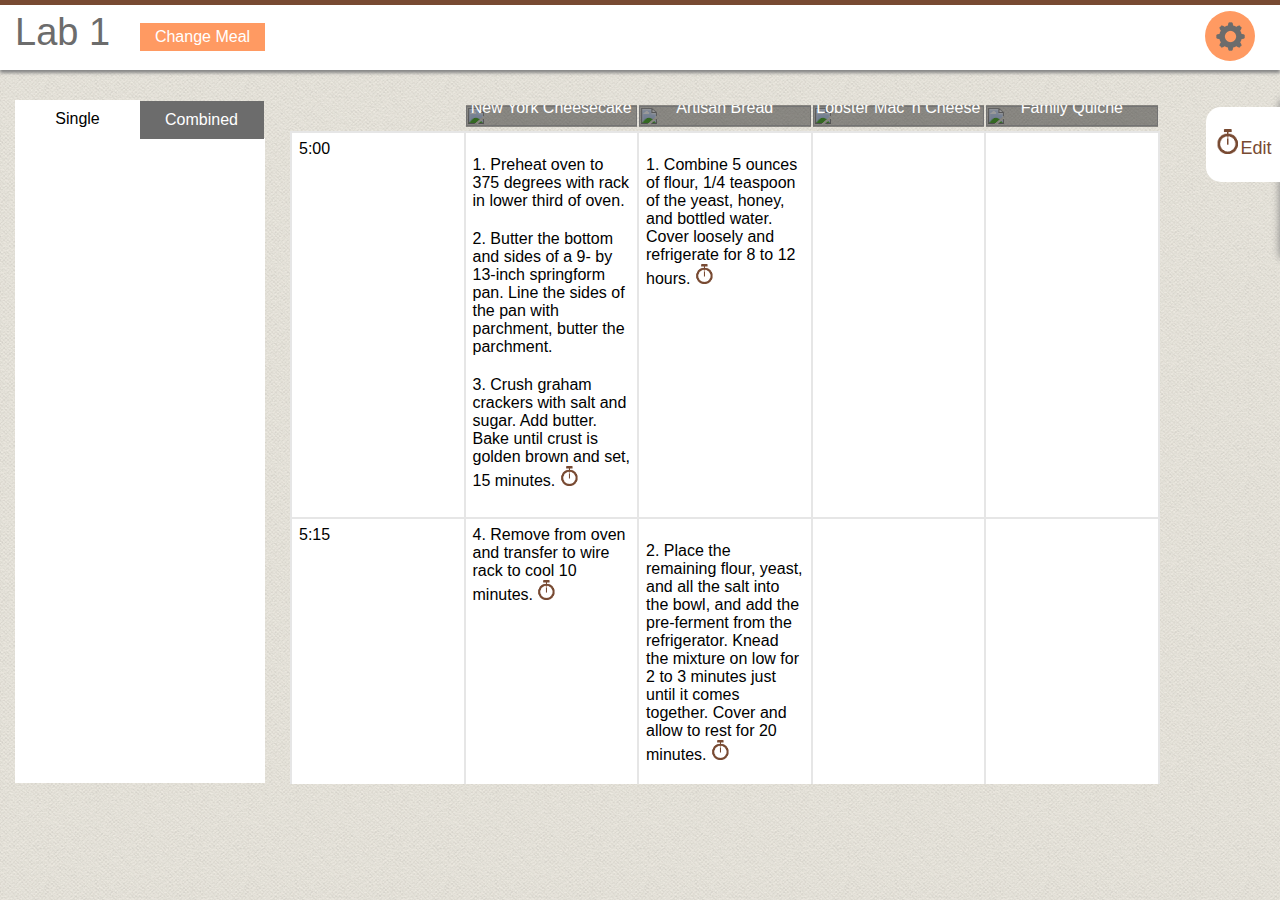
==== index.html @ 8c75f11e "Merge branch 'gh-pages' of https://github.com/FiveGuys-CS256/html-prototype into Justin" ====
<!DOCTYPE html>
<html>
<head lang="en">
    <meta charset="UTF-8">
    <title>CS256 Project</title>
    <link rel="stylesheet" href="css/modal.css">
    <link rel="stylesheet" href="css/flex.css">
    <link rel="stylesheet" href="css/tabs.css">
    <link rel="stylesheet" href="css/select_a_meal.css">
    <link rel="stylesheet" href="css/timers.css"/>
    <link rel="stylesheet" href="css/timeline.css">
    <script src="js/timers.js"></script>
    <script src="js/timeline.js"></script>
    <script src="js/recipes.js"></script>
    <script src="js/select-meal.js"></script>
    <script src="js/ingredient-view.js"></script>
    <script src="js/global.js"></script>
    <script>
    // James: I will refactor this code later :p
        function getRecipe(name) {
            document.getElementById("single-recipe-name").innerHTML = name;
            /* document.getElementById("single-recipe-ingredients").empty();
            document.getElementById("single-recipe-directions").empty(); */
            if(name == "New York Cheesecake")
            {
                fillRecipe(0,1);
                populateIngredientList("cheesecake");
            }
            else if(name == "Artisan Bread")
            {
                fillRecipe(0,2);
                populateIngredientList("bread");
            }
            else if(name == "Lobster Mac")
            {
                fillRecipe(0,0);
                populateIngredientList("lobster");
            }
            else if(name == "Family Quiche")
            {
                fillRecipe(0,3);
                populateIngredientList("quiche");
            }
        }

        function fillRecipe(labNo, recipeNo)
        {
            var singleRecIng = document.getElementById("single-recipe-ingredients");
            var cheesecake = allRecipes["Lab 1"][recipeNo]["ingredients"];

            for (var i = 0; i < cheesecake.length; i++ ) {
                var step = document.createElement("li");
                step.innerHTML = cheesecake[i];
                singleRecIng.appendChild(step);
            }

            var singleRecDir = document.getElementById("single-recipe-directions");
            var cheesecake2 = allRecipes["Lab 1"][recipeNo]["instructions"];

            for (var i = 0; i < cheesecake2.length; i++ ) {
                var step = document.createElement("li");
                step.innerHTML = cheesecake2[i];
                singleRecDir.appendChild(step);
            }

            var singleRecImg = document.getElementById("single-recipe-image");
            singleRecImg.src = allRecipes["Lab 1"][recipeNo].image;
        }

      function populateIngredientList(name) {
        populateAllIngredients();

        switch (name) {
        case "lobster":
          var recipe = allRecipes["Lab 1"][0];
          populateIngredients(recipe);
          break;
        case "cheesecake":
          var recipe = allRecipes["Lab 1"][1];
          populateIngredients(recipe);
          break;
        case "bread":
          var recipe = allRecipes["Lab 1"][2];
          populateIngredients(recipe);
          break;
        case "quiche":
          var recipe = allRecipes["Lab 1"][3];
          populateIngredients(recipe);
          break;
        default:
          // alert("None found");
          break;
        }
      };

      function populateAllIngredients() {
        var html = "";
        html += "<h4>All Ingredients</h4>";
        html += "<ul>";
        html += "<li>11 eggs, plus 2 egg yolks</li>";
        html += "<li>2 3/4 cups all-purpose flour</li>";
        html += "<li>8 1/2 oz butter</li>";
        html += "<li>1 homemade or store-bought single-crust pie dough</li>";
        html += "<li>2 cups medium diced yellow onion (from 1 large onion)</li>";
        html += "<li>Coarse salt and ground pepper</li>";
        html += "<li>1 teaspoon vanilla extract</li>";
        html += "<li>Zest of 1 lemon</li>";
        html += "<li>1 3/4 cups granulated sugar</li>";
        html += "<li>8 ounces sour cream, room temperature</li>";
        html += "<li>2 1/2 pounds cream cheese (5 8-ounce packages)</li>";
        html += "<li>1/3 cup sugar</li>";
        html += "<li>4 ounces graham crackers</li>";
        html += "<li>...</li>";
        html += "</ul>";

        document.getElementById("ingredient-combined-view").innerHTML = html;
      };

      function populateIngredients(recipe) {
        var myName = recipe.name;
        var list = "";
        list += "<h4> " + myName + "</h4>";

        list += "<ul>";

        for (var i = 0; i < recipe.ingredients.length; i++) {
          list += "<li>" + recipe.ingredients[i] + "</li>";
        };

        list += "</ul>";

        document.getElementById("ingredient-single-view").innerHTML = list;
      };

      function loadPage() {
          populateTimeline(selectedLab);
        window.location.href = '#meal-modal';
        populateIngredientList('cheesecake');
        populateAllIngredients();
      };

      function setIdValue(id, value) {
        document.getElementById(id).Value = value;
      }

    // </script>
</head>
<body onLoad="loadPage()">

<!-- Modal -->
<!-- Change the ID of the modal for each modal -->
<div class="modal" id="settings-modal" aria-hidden="true">
  <div class="modal-dialog" style="width: 350px; height: 400px;">
    <div class="modal-header">
      <div class="title modal-title">Settings</div>
    </div>
    <div class="modal-body">
      <div class="student-information">
      Student ID <br/>
      <input type="text" value="234325" id="student-id">
      Class ID <br/>
      <input type="text" value="sfl110B" id="class-id">
    </div>
    <div class="modal-footer">
      <a href="#close"  class="btn">Done</a>  <!--CHANGED TO "#close"-->
    </div>
    </div>
  </div>
</div>
<!-- /Modal -->

<!-- Single Recipe Modal -->
<div class="modal" id="single-recipe" aria-hidden="true">
    <div class="modal-dialog" style="width:1300px; height:650px;">
        <div class="modal-header">
            <!-- Insert name of recipe -->
            <div class="title modal-title" id="single-recipe-name"></div>
        </div>
        <div class="modal-body">
            <div class="modal-recipe-container">
                <div class="modal-ingredients">
                    <img id="single-recipe-image">
                    <h2>Ingredients</h2>
                    <ul id="single-recipe-ingredients">
                        <!-- Insert Ingredients -->
                    </ul>
                </div>
                <div class="modal-directions">
                    <h2>Instructions</h2>
                    <ol id="single-recipe-directions">
                        <!-- Insert Directions -->
                    </ol>
                </div>
            </div>
        </div>
        <div class="modal-footer">
            <a href="#close" class="btn">Back</a>
        </div>
    </div>
</div>
</div>
<!-- /Modal -->

<!-- Select a Meal Modal -->
<!-- Change the ID of the modal for each modal -->
<!-- TODO: remove some of that javascript cruft and just have most of it in HTML  -->
<div class="modal" id="meal-modal" aria-hidden="true">
  <div class="modal-dialog" style="width:1100px; height:600px;">
    <div class="modal-header">
      <div class="title modal-title">Select A Meal</div>
    </div>
    <div class="modal-body" id="select-recipe-body">
      <div class="side-bar">
        <ul class="side-bar-list" id="meal-modal-labs"></ul>
      </div>
      <div class="picture-layout" id="meal-modal-recipes"></div>
    </div>
    <div class="modal-footer">
      <a href="#close" onclick="initializePresetTimers()" class="btn">Start</a>
    </div>
  </div>
</div>
<!-- /Modal -->

<!-- Modal -->
<!-- Change the ID of the modal for each modal -->
<!-- <div class="modal" id="modal-test" aria-hidden="true">
  <div class="modal-dialog">
    <div class="modal-header">
      <h2>Modal in CSS?</h2>
    </div>
    <div class="modal-body">
      <p>One modal example here! :D</p>
    </div>
    <div class="modal-footer">
      <a href="#close" class="btn">Nice!</a>
    </div>
    </div>
  </div>
</div> -->
<!-- /Modal -->

<div id="header">
    <div id="decoration"></div>
    <div class="nav">
        <div id="title">Lab 1</div>
    </div>
    <div class="nav">
        <a href="#meal-modal"><div id="edit-meal">Change Meal</div></a>
    </div>
    <div class="nav" id="settings">
        <a href="#settings-modal"><div id="settings-button"><img src="img/settings_cog.png" id="settings-image"></div></a>
    </div>
</div>
<div id='main'>
  <article>
      <div id="timeline-container">

      <table id="timeline">

          <tr>
              <th style="background:none; border-style:none;"></th>
              <th><div class="mini-picture" id="image-1" onclick="getRecipe('New York Cheesecake')"><a href="#single-recipe"><img src="http://www.dzai.com.br/static/conteudos/2013/05/14/99/99872/posts/61826a4f3540c85560e7cf5616574e75.jpg" ></a>
                  <a href="#" onclick="populateIngredientList('cheesecake')">
                      <h2>
                      New York Cheesecake
                      </h2>
                  </a>
                  </div>
              </th>
              <th><div class="mini-picture" id="image-2" onclick="getRecipe('Artisan Bread')"><a href="#single-recipe"><img src="http://www.bbc.co.uk/staticarchive/16d6061f7fc1eb83e5524b5b18a06688b5787b0d.jpg" ></a>
                  <a href="#" onclick="populateIngredientList('bread')">
                  <h2>
                      Artisan Bread
                  </h2>
                  </a>
                  </div>
              </th>
              <th><div class="mini-picture"  id="image-3" onclick="getRecipe('Lobster Mac')"><a href="#single-recipe"><img src="http://www.calendarislandsmainelobster.com/rotator-masthead/images/Maine_Lobster_Mac_n_Cheese.jpg" ></a>
                  <a href="#" onclick="populateIngredientList('lobster')">
                  <h2>
                      Lobster Mac 'n Cheese
                  </h2>
                  </a>
                  </div>
              </th>
              <th><div class="mini-picture" id="image-4" onclick="getRecipe('Family Quiche')"><a href="#single-recipe"><img src="http://www.prettychef.fr/wp-content/uploads/2015/02/recette-quiche-lardons-choux-bruxelles-00-500x300.jpg" ></a>
                  <a href="#" onclick="populateIngredientList('quiche')">
                  <h2>
                      Family Quiche
                  </h2>
                  </a>
                  </div>
              </th>
          </tr>
          <tr>
              <td>5:00</td>
              <td>
                  <p>1. Preheat oven to 375 degrees with rack in lower third of oven.</p>
                  <p>2. Butter the bottom and sides of a 9- by 13-inch springform pan. Line the sides of the pan with parchment, butter the parchment.</p>
                  <p>3. Crush graham crackers with salt and sugar. Add butter. Bake until crust is golden brown and set, 15 minutes.
                      <img style="height: 20px; width:20px;"src="img/stopwatch_brown.png" data-action="add_timer" data-title="BakeCrust til the crust becomes a golden wonderful brown" data-minutes="15" data-seconds="00"></p>
              </td>
              <td>
                  <p>1. Combine 5 ounces of flour, 1/4 teaspoon of the yeast, honey, and bottled water. Cover loosely and refrigerate for 8 to 12 hours.
                      <img style="height: 20px; width:20px;"src="img/stopwatch_brown.png" data-action="add_timer" data-title="Fridge Dough" data-minutes="600" data-seconds="00">
                  </p>
              </td><td>
              </td><td>
              </td>
          </tr>
          <tr>
              <td>5:15</td>
              <td>4. Remove from oven and transfer to wire rack to cool 10 minutes.
                  <img style="height: 20px; width:20px;"src="img/stopwatch_brown.png" data-action="add_timer" data-title="Let Cake Cool" data-minutes="10" data-seconds="00">
              </td>
              <td>
                  <p>2. Place the remaining flour, yeast, and all the salt into the bowl, and add the pre-ferment from the refrigerator.
                      Knead the mixture on low for 2 to 3 minutes just until it comes together.
                      Cover and allow to rest for 20 minutes.
                      <img style="height: 20px; width:20px;"src="img/stopwatch_brown.png" data-action="add_timer" data-title="Let Dough Rise" data-minutes="20" data-seconds="00">
                  </p>
              </td>
              <td></td>
              <td></td>
          </tr>
          <tr>
              <td>5:30</td>
              <td><p>5. Beat cream cheese, butter, and sour cream with sugar until light and smooth.
                  Beat in eggs one at a time. Beat in remaining egg yolks, zest, and vanilla extract.</p>
                  <p>6. Crisscross two long pieces of foil and place a piece of parchment on top. Place springform in center of foil and wrap foil tightly around bottom and sides of pan.
                      Transfer to a roasting pan, pour filling into springform pan, and smooth the top.</p>
                  <p>7. Pour boiling water into roasting pan to come halfway up the sides of the springform pan and carefully transfer to oven.
                      Bake for 1 hour until top of cheesecake is golden brown, edges are set, and center jiggles slightly.
                      <img style="height: 20px; width:20px;"src="img/stopwatch_brown.png" data-action="add_timer" data-title="Bake Cheesecake" data-minutes="60" data-seconds="00"></p>
              </td>
              <td>
                  <p>knead the dough on medium speed for 5 to 10 minutes or until you are able to gently pull the dough into a thin sheet that light will pass through.
                      The dough will be sticky, but not so sticky that you can't handle it.
                      <img style="height: 20px; width:20px;"src="img/stopwatch_brown.png" data-action="add_timer" data-title="Knead Dough" data-minutes="5" data-seconds="00">
                  </p>
              </td>
              <td>
              </td>
              <td><p>1. Preheat oven to 375 degrees.</p>
                  <p>2. Roll out dough to a 12-inch round. Place in a 9-inch pie plate. Place a sheet of parchment paper over dough and fill with pie weights.</p>
                  <p>3. Bake for 20 minutes.
                      <img style="height: 20px; width:20px;"src="img/stopwatch_brown.png" data-action="add_timer" data-title="Bake quiche crust" data-minutes="20" data-seconds="00">
                  </p>
              </td>
          </tr>
          <tr>
              <td>5:45</td>
              <td><p>8. Lift cheesecake from water bath, remove foil and parchment from outside of springform, and chill cheesecake in refrigerator for at least 8 hours.
                  <img style="height: 20px; width:20px;"src="img/stopwatch_brown.png" data-action="add_timer" data-title="Let it chill" data-minutes="480" data-seconds="00"></p>
              </td>
              <td>
                  <p>3. While the dough is kneading, pour half of the hot water into a shallow pan and place on the bottom rack of your oven.</p>
                  <p>4. Grease the inside of a large straight-sided container with the vegetable oil. Place the dough ball into the container and set on the rack above the pan of water.
                      Allow to rise until doubled in size, approximately 1 to 2 hours.
                      <img style="height: 20px; width:20px;"src="img/stopwatch_brown.png" data-action="add_timer" data-title="Let Rise" data-minutes="60">
                  </p>
              </td>
              <td><p>1. Preheat the oven to 375 degrees F.</p>
                  <p>2. Drizzle oil into a large pot of boiling salted water.</p>
                  <p>3. Add the pasta and cook, 6 to 8 minutes. Drain well.
                      <img style="height: 20px; width:20px;"src="img/stopwatch_brown.png" data-action="add_timer" data-title="Cook pasta" data-minutes="08" data-seconds="00">
                  </p>
                  <p>4. Meanwhile, heat the milk in a small saucepan, but don't boil it.</p>
                  <p>5. In a large pot, melt 6 tablespoons of butter and add the flour.</p>
                  <p>6. Cook over low heat for 2 minutes, stirring with a whisk. Add the hot milk and cook for a minute or two more, until thickened and smooth.
                      <img style="height: 20px; width:20px;"src="img/stopwatch_brown.png" data-action="add_timer" data-title="Cook Mac Sauce" data-minutes="02" data-seconds="00">
                  </p>
              </td>
              <td></td>
            </tr>
            <tr>
                <td>6:00</td>
                <td></td>
                <td><p>5. Once the dough has doubled in size, turn it onto a counter top, lightly dust your hands with flour, and press the dough out with your knuckles; then fold 1 side in towards the middle of the mass and then the other, as if you were making a tri-fold wallet. Repeat the folding a second time. Cover the dough with a kitchen towel and allow to rest for another 10 minutes.
                    <img style="height: 20px; width:20px;"src="img/stopwatch_brown.png" data-action="add_timer" data-title="Let it chill" data-minutes="480" data-seconds="00">
                </p>

                </td>
                <td></td>

                <td>
                    <p>4. Remove parchment and weights.</p>
                    <p>5. Meanwhile, in a large skillet, melt butter over medium-high. Add onion, season with salt and pepper, and cook 8 to 10 minutes.
                        <img style="height: 20px; width:20px;"src="img/stopwatch_brown.png" data-action="add_timer" data-title="Cook Quiche Butter" data-minutes="08" data-seconds="00">
                    </p>
                </td>
          </tr>
          <tr>
              <td>6:15</td>
              <td></td>
              <td>	<p>6. Flatten dough again with your knuckles and then fold the dough in onto itself, like you are shaping something that looks like a jellyfish. Turn the dough over and squeeze the bottom together so that the top surface of the dough is smooth. Place the dough back onto the counter and begin to roll gently between your hands. Do not grab the dough but allow it to move gently back and forth between your hands, moving in a circular motion. Move the dough ball to a pizza peel or the bottom of a sheet pan that has been sprinkled with the cornmeal. Cover with the kitchen towel and allow to bench proof for 1 hour, or until you poke the dough and it quickly fills back in where you poked it.
                  <img style="height: 20px; width:20px;"src="img/stopwatch_brown.png" data-action="add_timer" data-title="Let it chill" data-minutes="480" data-seconds="00">
              </p>
              </td>
              <td></td>
              <td><p>6. In a medium bowl, whisk together eggs and cream. Add onion, bacon, and cheese and season with 1/2 teaspoon salt and 1/4 teaspoon pepper.</p>
                  <p>7. Whisk to combine, pour into crust, and bake until center of quiche is just set, 40 to 45 minutes. Serve warm or at room temperature.
                      <img style="height: 20px; width:20px;"src="img/stopwatch_brown.png" data-action="add_timer" data-title="Bake Quiche" data-minutes="40" data-seconds="00">
                  </p>
              </td>

          </tr>
          <tr>
              <td>6:30</td>
              <td></td>
              <td><p>7. Place an unglazed terra cotta dish upside down into the oven and heat the oven to 400 degrees F.</p>
                  <p>	8. Combine the 1/3 cup of water and the cornstarch in a small bowl. Uncover the dough and brush the surface with this mixture. Gently slash the top surface of the dough ball in several places, approximately 1/3 to 1/2-inch deep. Add more of the hot water to the shallow pan if it has evaporated. Slide the bread onto the terra cotta dish in the oven and bake for 50 to 60 minutes. Once the bread has reached an internal temperature of 205 to 210 degrees F, remove to a cooling rack and allow to sit for 30 minutes before slicing.
                      <img style="height: 20px; width:20px;"src="img/stopwatch_brown.png" data-action="add_timer" data-title="Let it chill" data-minutes="480" data-seconds="00">
                  </p>
              </td>
              <td><p>7. Off the heat, add the Gruyere, Cheddar, 1 tablespoon salt, the pepper, and nutmeg.</p>
                  <p>8. Add the cooked macaroni and lobster and stir well.</p>
                  <p>9. Place the mixture in 6 to 8 individual gratin dishes.</p>
                  <p>10. Melt the remaining 2 tablespoons of butter, combine them with the fresh bread crumbs, and sprinkle on the top.</p>
                  <p>11. Bake for 30 to 35 minutes.
                      <img style="height: 20px; width:20px;"src="img/stopwatch_brown.png" data-action="add_timer" data-title="Bake LobsterMac" data-minutes="30" data-seconds="00">
                  </p>
              </td>
              <td></td>

          </tr>
          <tr>
              <td>6:45</td>
              <td></td>
              <td></td>
              <td></td>
              <td>
              </td>
          </tr>
          <tr>
              <td>7:00</td>
              <td></td>
              <td></td>
              <td></td>
              <td></td>
          </tr>
          <tr>
              <td>7:15</td>
              <td></td>
              <td></td>
              <td></td>
              <td></td>
          </tr>
          <tr>
              <td>7:30</td>
              <td></td>
              <td></td>
              <td></td>
              <td></td>
          </tr>
          <tr>
              <td>7:45</td>
              <td></td>
              <td></td>
              <td></td>
              <td></td>
          </tr>
          <tr>
              <td>8:00</td>
              <td></td>
              <td></td>
              <td></td>
              <td></td>
          </tr>
          <tr>
              <td>8:15</td>
              <td></td>
              <td></td>
              <td></td>
              <td></td>
          </tr>
          <tr>
              <td>8:30</td>
              <td></td>
              <td></td>
              <td></td>
              <td></td>
          </tr>
          <tr>
              <td>8:45</td>
              <td></td>
              <td></td>
              <td></td>
              <td></td>
          </tr>
          <tr>
              <td>9:00</td>
              <td></td>
              <td></td>
              <td></td>
              <td></td>
          </tr>
          <tr>
              <td>9:15</td>
              <td></td>
              <td></td>
              <td></td>
              <td></td>
          </tr>
          <tr>
              <td>9:30</td>
              <td></td>
              <td></td>
              <td></td>
              <td></td>
          </tr>
      </table>
      </div>
  </article>
  <nav>
    <div class="tabs">
      <div class="tab">
        <input class="tab-radio" type="radio" id="tab-1" name="tab-group-1" checked>
        <label class="tab-label" for="tab-1">Single</label>
        
        <div class="tab-panel">
          <div class="tab-content" id="ingredient-single-view">
           <!-- HTML WILL BE ADDED DYNAMICALLY -->
          </div>
        </div> 
      </div>
      <div class="tab">
        <input class="tab-radio" type="radio" id="tab-2" name="tab-group-1">
        <label class="tab-label" for="tab-2">Combined</label>
        
        <div class="tab-panel">
          <div class="tab-content" id="ingredient-combined-view">
          <!-- HTML WILL BE ADDED DYNAMICALLY -->
          </div>
        </div>
      </div>
    </div>
  </nav>
  <aside></aside>
</div>
<div id="timerConfig" class="timerConfigAnimateOut" data-state="closed">
    <div id="timerConfigHeader">
        <div style="height: 10px; background-color: #ff9a62;"></div>
        <h2>&nbsp;Timer Settings</h2>
    </div>
    <div id="timerConfigBody">
        <div id="timers">
        </div>
            <div id="addtimerbutton" data-action="add_timer" data-state="closed" >
                <span class="addTimerButtonContents" ><span style="font-size: 25px"><b>+</b> New Timer</span></span>

            </div>

        <div id="timerConfigButton">
            <span id="stopwatch_brown"><img height="25" width="25" src="img/stopwatch_brown.png">Edit</span>
        </div>
    </div>
    <button id="closeConfigButton" class="hidden">Close</button>
</div>
</body>
</html>
---- css/modal.css ----
.wrap {
  padding: 40px;
  text-align: center;
}
hr {
  clear: both;
  margin-top: 40px;
  margin-bottom: 40px;
  border: 0;
  border-top: 1px solid #aaaaaa;
}
h1 {
  font-size: 30px;
  margin-bottom: 40px;
}
p {
  margin-bottom: 20px;
}
.btn {
  background-color: #FF9A62; /*peach button*/
  max-height: 40px;
  min-width: 80px;
  /*margin: 60px auto 20px auto;*/
  border: none;
  text-align: center;
  color: #FFFFFF; /* white text */
  font-size: large;
  padding-top: 10px;
  padding-bottom: 10px;
  text-decoration: none;
  display: inline-block;
  position: relative;
  /* top: 40em;*/
}
.btn:hover {
  background-color: #ffb78a;
}
.btn.btn-big {
  font-size: 18px;
  padding: 15px 20px;
  min-width: 150px;
}
.btn-close {
  color: #aaaaaa;
  font-size: 30px;
  text-decoration: none;
  position: absolute;
  right: 5px;
  top: 0;
}
.btn-close:hover {
  color: #919191;
}
.modal:before {
  content: "";
  display: none;
  background: rgba(0, 0, 0, 0.6);
  position: fixed;
  top: 0;
  left: 0;
  right: 0;
  bottom: 0;
  z-index: 10;
}
.modal:target:before {
  display: block;
}
.modal:target .modal-dialog {
  -webkit-transform: translate(0, 0);
  -ms-transform: translate(0, 0);
  transform: translate(0, 0);
  top: 0%;
}

.modal-dialog {
  border: none;
  background: #fefefe;
  border-radius: 5px;
  z-index: 11;
  transform: translate(0, -500%);
  transition: transform 0.75s ease-in;
  overflow: auto;
  margin: auto;
  position: absolute;
  top: 0; left: 0; bottom: 0; right: 0;
}

.modal-body {
  padding: 20px;
}
.modal-header,
.modal-footer {
  padding: 10px 20px;
}

.modal-title {
  margin-top: 8px;
}
.modal-header {
    border-top: #FF9A62 solid 10px;
    box-shadow: 0px 3px 10px #999999;
    height: 50px;
    text-align: left;
    color: #808080;
    font-size: 30px;
    padding-top: 10px;
    padding-left: 40px;
}
.modal-header h2 {
    font-size: 20px;
}
.modal-footer {
  text-align: right;
}

.modal-recipe-container {
    text-align: left;
    width: 100%;
}
.modal-ingredients {
    float: left;
    width: 30%;
    padding: 0px;
    border-width: 1px;
    border-color: #E6E6E6;
    margin: 10px;
}

.modal-ingredients ul {
    list-style-type: none;
    padding: 10px;   
}

.modal-ingredients li {
  margin-bottom: 18px;
}

.modal-ingredients img {
    height: 240px;
    width: 380px;
}

#single-recipe-directions li {
  margin-bottom: 18px;
}

.modal-directions {
    float: left;
    width: 55%;
    padding: 0px;
    margin: 20px;
}

.modal-directions ol {
    padding-left: 21px;
}

/*ADDED TO STOP SCROLLING TO TOP*/
#close {
  display: none;
}
---- css/flex.css ----
/* ------------ GENERAL ELEMENTS ------------ */
body {
  font-family: "HelveticaNeue-Light", "Helvetica Neue Light", "Helvetica Neue", Helvetica, Arial, "Lucida Grande", sans-serif;
  background-image: url("../img/seamless.png");
  background-repeat: repeat;
  margin: 0px;
  padding: 0px;
}

input[type="text"] {
  width: 200px;
  height: 20px;
  padding: 10px;
  font-size: 20px;
}

h2 {
  font-weight: lighter;
}

h4 {
  margin-top: 0px;
  font-weight: 600; 
}

/* ------------ CLASS ------------ */
.nav {
  display: inline-block;
  float: left;
  height: 50px;
  width: 130px;
  margin: 0px 0px 0px 15px;
}

.nav:nth-child(2) {
  width: 110px;
  margin-right: 15px;
}

.nav a {
  text-decoration: none;
}

.nav:nth-child(3) {
  margin-left: 0px;
}

.student-information {
  color: #6C6C6C;
  padding: 15px 0px 0px 0px;
  margin: 0px auto;
  width: 250px;
  text-align: center;
  font-size: 22px;
}

.button {
  margin: 40px auto;
  width: 150px;
  background-color: #ff9a62;
  text-align: center;
  padding: 10px 0px 8px 0px;
}

.tab-content ul {
  margin: 0px;
}

/* ------------ ID ------------ */
#header {
  height: 70px;
  background-color: white;
  box-shadow: 0px 3px 3px #888888;
}

#decoration {
  height: 5px;
  width: 100%;
  background-color: #784a32;
}

#title {
  margin: 6px 0px 0px 0px;
  font-size: 38px;
  color: #6C6C6C;
}

#edit-meal {
  width: 105px;
  color: white;
  margin: 18px 0px 0px 0px;
  padding: 5px 10px;
  background-color: #ff9a62;
  font-size: 16px;
  text-align: center;
}

#settings {
  float: right;
  width: 75px;
}

#settings-button {
  margin-top: 6px;
  background-color: #ff9a62;
  width: 50px;
  height: 50px;
  border-radius: 50px;
}

#settings-image {
  margin: 8px;
  width: 35px;
  height: auto;
}

#timeline-container {
  height: 679px;
  overflow: scroll;
}

#ingredient-combined-view {
  overflow: scroll;
}

#ingredient-single-view {
  overflow: scroll;
}

/* ---- STUDENT MODAL ---- */

#student-id {
  margin: 5px 0px 20px 0px;
}

#class-id {
  margin: 5px 0px 30px 0px;
}

#main {
  min-height: 600px;
  margin: 30px 0px 0px 0px;
  padding: 0px;
  display: -webkit-flex;
  display:         flex;
  -webkit-flex-flow: row;
         flex-flow: row;
}

#main > article {
  /*margin: 4px;*/
  padding: 5px;
  /*border: 1px solid #cccc33;*/
  border-radius: 7pt;
  /*overflow: hidden;*/
  -webkit-flex: 3 1 70%;
          flex: 3 1 70%;
  -webkit-order: 2;
          order: 2;
}

#main > aside {
  /*margin: 4px;*/
  padding: 5px;
  /*border: 1px solid #8888bb;*/
  border-radius: 7pt;
  /*background: #ccccff;*/
  -webkit-flex: 1 6 10%;
          flex: 1 6 10%;
  -webkit-order: 3;
          order: 3;
}

/* ------------ MEDIA QUERIES ------------ */
/* Too narrow to support three columns */
@media all and (max-width: 640px) {
  #main, #page {
    -webkit-flex-flow: column;
            flex-direction: column;
  }

  #main > article, #main > nav, #main > aside {
    /* Return them to document order */
    -webkit-order: 0;
            order: 0;
  }

  #main > nav, #main > aside, header, footer {
    min-height: 50px;
    max-height: 50px;
  }
}
---- css/tabs.css ----
.tabs {
  font-size: 0;
  margin: 0px 20px 0px 15px;
  width: 250px;
  height: 100%;
}

.tabs:after {
  clear: both;
  content: '';
  display: table;
}

.tabs .tab {
  display: inline;
}

.tabs .tab-label {
  background: #6C6C6C; 
  color: white;
  display: inline-block;
  font-size: 16px;
  font-size: 1rem;
  left: 1px;
  margin-left: -1px;
  padding: 10px; 
  position: relative;
  vertical-align: bottom;
  width: 105px;
  text-align: center;
}

.tabs .tab > [type="radio"] {
  clip: rect(0 0 0 0);
  height: 1px;
  opacity: 0;
  position: fixed;
  width: 1px;
  z-index: -1;
}

.tabs .tab-panel {
  display: inline;
  display: inline-block;
  overflow: hidden;
  position: relative;
  height: 0;
  width: 0;
}

.tabs .tab-content {
  -webkit-box-sizing: border-box;
  -moz-box-sizing: border-box;
  box-sizing: border-box;
  display: block;
  background: white;
  padding: 20px 15px 5px 15px;
  float: left;
  font-size: 16px;
  font-size: 1rem;
  margin-top: -1px;
  width: 100%;
  height: 645px;
}

.tab-content ul {
  padding: 0px;
}

.tab-content li {
  margin-bottom: 18px;
  list-style-type: none;
}

.tabs .tab [type="radio"]:checked + .tab-label {
  background: white;
  color: black;
  border-bottom-width: 0;
  padding-bottom: 11px;
  z-index: 1;
}

.tabs .tab [type="radio"]:checked ~ .tab-panel {
  display: inline;
}
---- css/select_a_meal.css ----
#select-recipe-body {
    background-color: #e6e6e6;
    padding: 0px;
    height: 450px;
}

.side-bar {
    display: inline-block;
    float: left;
    width: 250px;
    height: 100%;
    overflow: scroll;
}

.side-bar-list {
    list-style-type: none;
    padding: 0px 10px 0px 0px;
    color:white;
    font-family: "HelveticaNeue-Light", "Helvetica Neue Light", "Helvetica Neue", Helvetica, Arial, "Lucida Grande", sans-serif;
    font-weight: 300;
    font-size: 24px;
    margin: 0px;
}

.side-bar-list li {
    background:#313131;
    margin: 1px;
    padding: 20px;
    padding-right: 30px;
    text-align:right;
}
.side-bar-list :hover {
    background: #4e4e4e;
}
.side-bar-list a {

    color:inherit;
}

.side-bar-active {
    background: sandybrown;
}

.picture:nth-child(odd) {
    margin-left: 10px;
    margin-top: 15px;
}

.picture:nth-child(even) {
    margin-left: 20px;
    margin-top: 15px;
}

.picture-layout {
    width: 850px;
    margin: 0px;
    display: inline-block;
    float: left;
}

.picture-layout img {
    height: 100%;
    width: 100%;
}

.picture {
    display: inline-block;
    float: left;
    position:relative;
    width:400px;
    height:200px;
}

.picture h2 {
    font-size:32px;
    position:absolute;
    bottom:-20px;
    color: white;
    background: rgb(0, 0, 0); /* fallback color */
    background: rgba(0, 0, 0, 0.4);
    width: inherit;
    padding-top: 10px;
    padding-bottom: 10px;
    text-align:center;
}
---- css/timers.css ----
body{
	overflow: hidden;
}

.completed {
    background-color: red;
    color:white;
    -webkit-animation-name: completed;
    -webkit-animation-duration: 1000ms;
    -webkit-animation-iteration-count: 5;
    -webkit-animation-timing-function: ease-in-out
}

/*Timer Config*/
#timerConfig {
    background-color: white;
    top: 100px;
    width: 500px;
    left: 100%;
    position: absolute;
    border-radius: 3px;
    border: 1px solid #d8d8d8;
    box-shadow: 0 0 8px gray;
}

.timerConfigAnimateIn {
    transition: 1s ease;
    transform: translateX(-501px);
}
.timerConfigAnimateOut {
    transition: 1s ease;
}
/*Timer Config Button*/
#timerConfigButton {
    display: none;
    background-color:white;
    border-top-left-radius: 15px;
    border-bottom-left-radius: 15px;
    left: -75px;
    top: 10px;
    border: 1px black;
    position: absolute;
    width: 75px;
    transition: 1s ease;
    height: 75px;
}
#timerConfig[data-state="closed"] #timerConfigButton {
    display: inline;
    background-color:white;
    border-top-left-radius: 15px;
    border-bottom-left-radius: 15px;
    left: -75px;
    top: -72px;
    border: 1px black;
    position: absolute;
    width: 75px;
    transition: 1s ease;
    height: 75px;
}
#stopwatch_brown{
    cursor: default;
    color:#784a32;
    font-size: 18px;
    margin: 0;
    position: absolute;
    top: 50%;
    left: 50%;
    margin-right: -50%;
    transform: translate(-50%, -50%)
}
/*Timer Config Header*/
#timerConfigHeader {
    color: #784a32;
}
#timers{
    overflow-y: auto;
    overflow-x: hidden;
    max-height: 300px;
    top: auto;
    right: auto;
    direction: ltr;
    position: relative;
}
#timerConfig[data-state="closed"] #timerConfigBody{
    position: absolute;
    right: 100%;
}
#timerConfig[data-state="closed"] #timers{
    position:absolute;
    top: -87px;
    right: -1px;
    direction: rtl;
    overflow-y: visible;
    overflow-x: visible;
}

#timerConfig[data-state="open"] .timer[data-state="selected"] {
    background-color: #ff9a62;
    border-radius: 0px;
    margin-bottom: 10px;
    height: 75px;
}
#timerConfig[data-state="open"] .timer:last-of-type{
    margin-bottom: 0;
}

.timer {
    background-color: #e6e6e6;
    border-radius: 0px;
    margin-bottom: 10px;
    height: 75px;
    color:#784a32;
    font-size: 30px;
    position: relative;
    transition: 1s ease;
    cursor: pointer;
    text-align: right;
}
#timerConfig[data-state="closed"] .timer[data-state="selected"] {
    border-top-left-radius: 15px;
    border-bottom-left-radius: 15px;
    position: relative;
    height: 75px;
    top: 90px;
    min-width: 325px;
    width:auto;
    text-align: left;
    direction:ltr;
    border: 1px black;
    background-color: white;
    transition: 1s ease;

}
#timerConfig[data-state="closed"] .timer {
    background-color:white;
    border-top-left-radius: 15px;
    border-bottom-left-radius: 15px;
    border: 1px black;
    top: 90px;
    position: relative;
    direction:ltr;
    right:0px;
    width: 125px;
    transition: 1s ease;
}
#timerConfig[data-state="closed"] .timer[data-state="un-selected"] .timerTitle{
    padding-top:10px;
    font-size:18px;
    margin:10px;
    white-space: nowrap;
    text-overflow: ellipsis;
    width: 110px;
    display: block;
    overflow: hidden
}
#timerConfig[data-state="closed"] .timer[data-state="selected"] .timerTitle{
    padding-top:10px;
    font-size:18px;
    margin:10px;
    white-space: nowrap;
    text-overflow: ellipsis;
    width: auto;
    display: block;
    overflow: hidden
}
.timerTime{
    text-align: center;
    margin-right:15px;
    display: none;
}
@-webkit-keyframes completed {
     0% {
         background-color: red;
         color:white;
         opacity:1;
     }
     50% {
         background-color: white;
         color:red;
     }
     100% {
         background-color: red;
         color:white;
     }
 }

.timerCountdown{
    font-size:15px;
    text-align: center;
    margin-right:15px;
    display: block;
}
input[type='number'] {
     -moz-appearance:textfield;
 }
input[type=number]::-webkit-inner-spin-button,
input[type=number]::-webkit-outer-spin-button {
    -webkit-appearance: none;
    margin: 0;
}
.timerColon{
    font-size: 18px;
}
.timerTimeMin{
    font-size: 18px;
    text-align: center;
    width:20px;
}
.timerTimeSec{
    font-size: 18px;
    width:20px;
}


#addtimerbutton {
    background-color: #e6e6e6;
    border-radius: 0px;
    height: 75px;
    margin-top: 10px;
}
#timerConfig[data-state="closed"] #addtimerbutton{
    display:none;
}
.addTimerButtonContents{
    color:#784a32;
    font-size: 30px;
    position: relative;
    top: 25%;
    left: calc(50% - 71px);
}
.cancelTimerButton{
     display:none;
     width:75px;
     font-size:15px;
    transition: 1s ease;
 }
#timerConfig[data-state="closed"] .cancelTimerButton{
    display: inline;
    position: absolute;
    width: 75px;
    font-size: 15px;
    transition: 1s ease;
    top: 5px;
    left: 225px;
    background:#ff9a62;
    color: #784a32;
}
#timerConfig[data-state="open"] .timerTitle{
    font-size:20px;
    margin-left:30px;
    margin-right:10px;
}
#timerConfig[data-state="open"] .timerTime{
    display: inline;
    margin-right:15px;
}
.addMinuteButton{
    width:60px;
    margin-right:15px;
    font-size:15px;
    display: none;
    background:#ff9a62;
    border: none;
    color: #784a32;
}
.timer[data-state="selected"] .addMinuteButton{
    background:#784a32;
    color: #ff9a62;
}
#timerConfig[data-state="open"] .timer[data-state="selected"] .cancelTimerButton{
    background:#784a32;
    color: #ff9a62;
}
#timerConfig[data-state="open"] .timer[data-state="selected"] .addMinuteButton{
     background:#784a32;
     color: #ff9a62;
 }
#timerConfig[data-state="closed"] .addMinuteButton{
    width: 60px;
    top: 5px;
    left: 155px;
    margin-right: 15px;
    font-size: 15px;
    display: inline;
    position: absolute;
    background:#ff9a62;
    color: #784a32;
}
#timerConfig[data-state="open"]  .addMinuteButton{
    width:60px;
    margin-right:15px;
    font-size:15px;
    display: inline;
    background:#ff9a62;
    border: none;
    color: #784a32;
}
#timerConfig[data-state="open"] .timerCountdown{
    display: none;
}
.timerCountdown{
    font-size:15px;
    top: 30%;
    left: 10%;
    position: absolute;
    margin: 15px;
    display: inline;
}
#timerConfig[data-state="open"]  .cancelTimerButton{
    display:inline;
    width:75px;
    font-size:15px;
    background:#ff9a62;
    border: none;
    color: #784a32;
    transition: 1s ease;
}
#timerConfig[data-state="open"] .timer[data-state="selected"] .cancelTimerButton{
    display:inline;
    width:75px;
    font-size:15px;
    background:#784a32;
    border: none;
    color: #ff9a62;
}

#closeConfigButton{
    color: white;
    margin: 18px 0px 0px 0px;
    padding: 5px 10px;
    background-color: #ff9a62;
    font-size: 16px;
    text-align: center;
    border: none;
    width: 20%;
    font-weight: normal;
    border-radius: 3px;
    cursor: pointer;
    margin-top:25px;
    margin-left:40%;
    margin-right:40%;
    margin-bottom:25px;
}
/* TODO: We don't want all the buttons to look like this so lets make the selector more specific */
button {
	border: none;
	width: 100%;
	font-size: 22px;
	font-weight: bolder;
	padding: 8px 0 8px 0;
	border-radius: 3px;
	cursor: pointer;
	margin-top:25px;
}
---- css/timeline.css ----
#timeline img{
    width:100%;
    height:100%;
    padding:0px;
    position:relative;
}

#timeline{
    width:100%;
    border-collapse: collapse;
    padding: 3px 7px 2px 7px;
}
#timeline td {
    font-size: 1em;
    border: 2px solid #e6e6e6;
    padding: 7px;
    color:black;
    background:white;
    table-layout: fixed;
    width: 100px;
    vertical-align: top;
}

#timeline th {
    border-style:none;
    color: #ffffff;
}

.mini-picture h2{
    font-size:16px;
    position:absolute;
    color: white;
    bottom:-10px;
    background: rgb(0, 0, 0); /* fallback color */
    background: rgba(0, 0, 0, 0.4);
    padding-top: 10px;
    padding-bottom: 10px;
    text-align:center;
    width:100%
}
.mini-picture{
    position:relative;
}
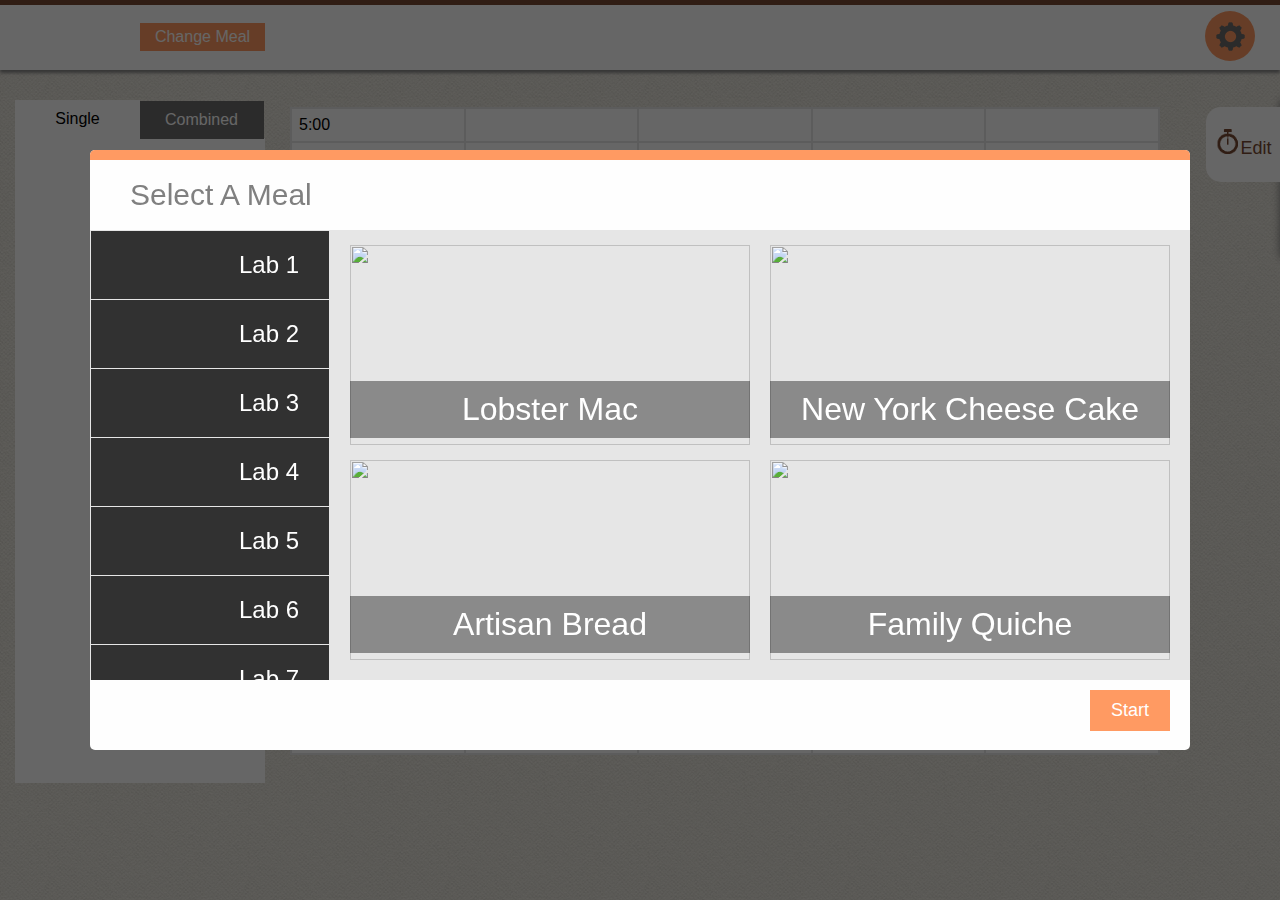
==== commit 887c3497: "Merge remote-tracking branch 'origin/gh-pages' into David" ====
--- a/index.html
+++ b/index.html
@@ -14,141 +14,12 @@
     <script src="js/recipes.js"></script>
     <script src="js/select-meal.js"></script>
     <script src="js/ingredient-view.js"></script>
+    <script src="js/index.js"></script>
     <script src="js/global.js"></script>
-    <script>
-    // James: I will refactor this code later :p
-        function getRecipe(name) {
-            document.getElementById("single-recipe-name").innerHTML = name;
-            /* document.getElementById("single-recipe-ingredients").empty();
-            document.getElementById("single-recipe-directions").empty(); */
-            if(name == "New York Cheesecake")
-            {
-                fillRecipe(0,1);
-                populateIngredientList("cheesecake");
-            }
-            else if(name == "Artisan Bread")
-            {
-                fillRecipe(0,2);
-                populateIngredientList("bread");
-            }
-            else if(name == "Lobster Mac")
-            {
-                fillRecipe(0,0);
-                populateIngredientList("lobster");
-            }
-            else if(name == "Family Quiche")
-            {
-                fillRecipe(0,3);
-                populateIngredientList("quiche");
-            }
-        }
-
-        function fillRecipe(labNo, recipeNo)
-        {
-            var singleRecIng = document.getElementById("single-recipe-ingredients");
-            var cheesecake = allRecipes["Lab 1"][recipeNo]["ingredients"];
-
-            for (var i = 0; i < cheesecake.length; i++ ) {
-                var step = document.createElement("li");
-                step.innerHTML = cheesecake[i];
-                singleRecIng.appendChild(step);
-            }
-
-            var singleRecDir = document.getElementById("single-recipe-directions");
-            var cheesecake2 = allRecipes["Lab 1"][recipeNo]["instructions"];
-
-            for (var i = 0; i < cheesecake2.length; i++ ) {
-                var step = document.createElement("li");
-                step.innerHTML = cheesecake2[i];
-                singleRecDir.appendChild(step);
-            }
-
-            var singleRecImg = document.getElementById("single-recipe-image");
-            singleRecImg.src = allRecipes["Lab 1"][recipeNo].image;
-        }
-
-      function populateIngredientList(name) {
-        populateAllIngredients();
-
-        switch (name) {
-        case "lobster":
-          var recipe = allRecipes["Lab 1"][0];
-          populateIngredients(recipe);
-          break;
-        case "cheesecake":
-          var recipe = allRecipes["Lab 1"][1];
-          populateIngredients(recipe);
-          break;
-        case "bread":
-          var recipe = allRecipes["Lab 1"][2];
-          populateIngredients(recipe);
-          break;
-        case "quiche":
-          var recipe = allRecipes["Lab 1"][3];
-          populateIngredients(recipe);
-          break;
-        default:
-          // alert("None found");
-          break;
-        }
-      };
-
-      function populateAllIngredients() {
-        var html = "";
-        html += "<h4>All Ingredients</h4>";
-        html += "<ul>";
-        html += "<li>11 eggs, plus 2 egg yolks</li>";
-        html += "<li>2 3/4 cups all-purpose flour</li>";
-        html += "<li>8 1/2 oz butter</li>";
-        html += "<li>1 homemade or store-bought single-crust pie dough</li>";
-        html += "<li>2 cups medium diced yellow onion (from 1 large onion)</li>";
-        html += "<li>Coarse salt and ground pepper</li>";
-        html += "<li>1 teaspoon vanilla extract</li>";
-        html += "<li>Zest of 1 lemon</li>";
-        html += "<li>1 3/4 cups granulated sugar</li>";
-        html += "<li>8 ounces sour cream, room temperature</li>";
-        html += "<li>2 1/2 pounds cream cheese (5 8-ounce packages)</li>";
-        html += "<li>1/3 cup sugar</li>";
-        html += "<li>4 ounces graham crackers</li>";
-        html += "<li>...</li>";
-        html += "</ul>";
-
-        document.getElementById("ingredient-combined-view").innerHTML = html;
-      };
-
-      function populateIngredients(recipe) {
-        var myName = recipe.name;
-        var list = "";
-        list += "<h4> " + myName + "</h4>";
-
-        list += "<ul>";
-
-        for (var i = 0; i < recipe.ingredients.length; i++) {
-          list += "<li>" + recipe.ingredients[i] + "</li>";
-        };
-
-        list += "</ul>";
-
-        document.getElementById("ingredient-single-view").innerHTML = list;
-      };
-
-      function loadPage() {
-          populateTimeline(selectedLab);
-        window.location.href = '#meal-modal';
-        populateIngredientList('cheesecake');
-        populateAllIngredients();
-      };
-
-      function setIdValue(id, value) {
-        document.getElementById(id).Value = value;
-      }
-
-    // </script>
 </head>
-<body onLoad="loadPage()">
+<body>
 
 <!-- Modal -->
-<!-- Change the ID of the modal for each modal -->
 <div class="modal" id="settings-modal" aria-hidden="true">
   <div class="modal-dialog" style="width: 350px; height: 400px;">
     <div class="modal-header">
@@ -162,7 +33,7 @@
       <input type="text" value="sfl110B" id="class-id">
     </div>
     <div class="modal-footer">
-      <a href="#close"  class="btn">Done</a>  <!--CHANGED TO "#close"-->
+      <a href="#close"  class="btn">Done</a>
     </div>
     </div>
   </div>
@@ -181,9 +52,9 @@
                 <div class="modal-ingredients">
                     <img id="single-recipe-image">
                     <h2>Ingredients</h2>
-                    <ul id="single-recipe-ingredients">
+                    <div id="single-recipe-ingredients">
                         <!-- Insert Ingredients -->
-                    </ul>
+                    </div>
                 </div>
                 <div class="modal-directions">
                     <h2>Instructions</h2>
@@ -199,11 +70,7 @@
     </div>
 </div>
 </div>
-<!-- /Modal -->
-
-<!-- Select a Meal Modal -->
-<!-- Change the ID of the modal for each modal -->
-<!-- TODO: remove some of that javascript cruft and just have most of it in HTML  -->
+
 <div class="modal" id="meal-modal" aria-hidden="true">
   <div class="modal-dialog" style="width:1100px; height:600px;">
     <div class="modal-header">
@@ -216,34 +83,16 @@
       <div class="picture-layout" id="meal-modal-recipes"></div>
     </div>
     <div class="modal-footer">
-      <a href="#close" onclick="initializePresetTimers()" class="btn">Start</a>
+      <!-- <a href="#close" onclick="setLab()" class="btn">Start</a> -->
+      <a href="#close" id="loadMealButton" class="btn">Start</a>
     </div>
   </div>
 </div>
-<!-- /Modal -->
-
-<!-- Modal -->
-<!-- Change the ID of the modal for each modal -->
-<!-- <div class="modal" id="modal-test" aria-hidden="true">
-  <div class="modal-dialog">
-    <div class="modal-header">
-      <h2>Modal in CSS?</h2>
-    </div>
-    <div class="modal-body">
-      <p>One modal example here! :D</p>
-    </div>
-    <div class="modal-footer">
-      <a href="#close" class="btn">Nice!</a>
-    </div>
-    </div>
-  </div>
-</div> -->
-<!-- /Modal -->
 
 <div id="header">
     <div id="decoration"></div>
     <div class="nav">
-        <div id="title">Lab 1</div>
+        <div id="title"></div>
     </div>
     <div class="nav">
         <a href="#meal-modal"><div id="edit-meal">Change Meal</div></a>
@@ -257,183 +106,70 @@
       <div id="timeline-container">
 
       <table id="timeline">
-
-          <tr>
+          <tr id="timeline-header">
               <th style="background:none; border-style:none;"></th>
-              <th><div class="mini-picture" id="image-1" onclick="getRecipe('New York Cheesecake')"><a href="#single-recipe"><img src="http://www.dzai.com.br/static/conteudos/2013/05/14/99/99872/posts/61826a4f3540c85560e7cf5616574e75.jpg" ></a>
-                  <a href="#" onclick="populateIngredientList('cheesecake')">
-                      <h2>
-                      New York Cheesecake
-                      </h2>
-                  </a>
-                  </div>
-              </th>
-              <th><div class="mini-picture" id="image-2" onclick="getRecipe('Artisan Bread')"><a href="#single-recipe"><img src="http://www.bbc.co.uk/staticarchive/16d6061f7fc1eb83e5524b5b18a06688b5787b0d.jpg" ></a>
-                  <a href="#" onclick="populateIngredientList('bread')">
-                  <h2>
-                      Artisan Bread
-                  </h2>
-                  </a>
-                  </div>
-              </th>
-              <th><div class="mini-picture"  id="image-3" onclick="getRecipe('Lobster Mac')"><a href="#single-recipe"><img src="http://www.calendarislandsmainelobster.com/rotator-masthead/images/Maine_Lobster_Mac_n_Cheese.jpg" ></a>
-                  <a href="#" onclick="populateIngredientList('lobster')">
-                  <h2>
-                      Lobster Mac 'n Cheese
-                  </h2>
-                  </a>
-                  </div>
-              </th>
-              <th><div class="mini-picture" id="image-4" onclick="getRecipe('Family Quiche')"><a href="#single-recipe"><img src="http://www.prettychef.fr/wp-content/uploads/2015/02/recette-quiche-lardons-choux-bruxelles-00-500x300.jpg" ></a>
-                  <a href="#" onclick="populateIngredientList('quiche')">
-                  <h2>
-                      Family Quiche
-                  </h2>
-                  </a>
-                  </div>
-              </th>
-          </tr>
-          <tr>
+              <th><div class="mini-picture" id="image-1"></div></th>
+              <th><div class="mini-picture" id="image-2"></div></th>
+              <th><div class="mini-picture" id="image-3"></div></th>
+              <th><div class="mini-picture" id="image-4"></div></th>
+          </tr>
+          <tr id="timeline-500">
               <td>5:00</td>
-              <td>
-                  <p>1. Preheat oven to 375 degrees with rack in lower third of oven.</p>
-                  <p>2. Butter the bottom and sides of a 9- by 13-inch springform pan. Line the sides of the pan with parchment, butter the parchment.</p>
-                  <p>3. Crush graham crackers with salt and sugar. Add butter. Bake until crust is golden brown and set, 15 minutes.
-                      <img style="height: 20px; width:20px;"src="img/stopwatch_brown.png" data-action="add_timer" data-title="BakeCrust til the crust becomes a golden wonderful brown" data-minutes="15" data-seconds="00"></p>
-              </td>
-              <td>
-                  <p>1. Combine 5 ounces of flour, 1/4 teaspoon of the yeast, honey, and bottled water. Cover loosely and refrigerate for 8 to 12 hours.
-                      <img style="height: 20px; width:20px;"src="img/stopwatch_brown.png" data-action="add_timer" data-title="Fridge Dough" data-minutes="600" data-seconds="00">
-                  </p>
-              </td><td>
-              </td><td>
-              </td>
-          </tr>
-          <tr>
+              <td></td>
+              <td></td>
+              <td></td>
+              <td></td>
+          </tr>
+          <tr id="timeline-515">
               <td>5:15</td>
-              <td>4. Remove from oven and transfer to wire rack to cool 10 minutes.
-                  <img style="height: 20px; width:20px;"src="img/stopwatch_brown.png" data-action="add_timer" data-title="Let Cake Cool" data-minutes="10" data-seconds="00">
-              </td>
-              <td>
-                  <p>2. Place the remaining flour, yeast, and all the salt into the bowl, and add the pre-ferment from the refrigerator.
-                      Knead the mixture on low for 2 to 3 minutes just until it comes together.
-                      Cover and allow to rest for 20 minutes.
-                      <img style="height: 20px; width:20px;"src="img/stopwatch_brown.png" data-action="add_timer" data-title="Let Dough Rise" data-minutes="20" data-seconds="00">
-                  </p>
-              </td>
-              <td></td>
-              <td></td>
-          </tr>
-          <tr>
+              <td></td>
+              <td></td>
+              <td></td>
+              <td></td>
+          </tr>
+          <tr id="timeline-530">
               <td>5:30</td>
-              <td><p>5. Beat cream cheese, butter, and sour cream with sugar until light and smooth.
-                  Beat in eggs one at a time. Beat in remaining egg yolks, zest, and vanilla extract.</p>
-                  <p>6. Crisscross two long pieces of foil and place a piece of parchment on top. Place springform in center of foil and wrap foil tightly around bottom and sides of pan.
-                      Transfer to a roasting pan, pour filling into springform pan, and smooth the top.</p>
-                  <p>7. Pour boiling water into roasting pan to come halfway up the sides of the springform pan and carefully transfer to oven.
-                      Bake for 1 hour until top of cheesecake is golden brown, edges are set, and center jiggles slightly.
-                      <img style="height: 20px; width:20px;"src="img/stopwatch_brown.png" data-action="add_timer" data-title="Bake Cheesecake" data-minutes="60" data-seconds="00"></p>
-              </td>
-              <td>
-                  <p>knead the dough on medium speed for 5 to 10 minutes or until you are able to gently pull the dough into a thin sheet that light will pass through.
-                      The dough will be sticky, but not so sticky that you can't handle it.
-                      <img style="height: 20px; width:20px;"src="img/stopwatch_brown.png" data-action="add_timer" data-title="Knead Dough" data-minutes="5" data-seconds="00">
-                  </p>
-              </td>
-              <td>
-              </td>
-              <td><p>1. Preheat oven to 375 degrees.</p>
-                  <p>2. Roll out dough to a 12-inch round. Place in a 9-inch pie plate. Place a sheet of parchment paper over dough and fill with pie weights.</p>
-                  <p>3. Bake for 20 minutes.
-                      <img style="height: 20px; width:20px;"src="img/stopwatch_brown.png" data-action="add_timer" data-title="Bake quiche crust" data-minutes="20" data-seconds="00">
-                  </p>
-              </td>
-          </tr>
-          <tr>
+              <td></td>
+              <td></td>
+              <td></td>
+              <td></td>
+          </tr>
+          <tr id="timeline-545">
               <td>5:45</td>
-              <td><p>8. Lift cheesecake from water bath, remove foil and parchment from outside of springform, and chill cheesecake in refrigerator for at least 8 hours.
-                  <img style="height: 20px; width:20px;"src="img/stopwatch_brown.png" data-action="add_timer" data-title="Let it chill" data-minutes="480" data-seconds="00"></p>
-              </td>
-              <td>
-                  <p>3. While the dough is kneading, pour half of the hot water into a shallow pan and place on the bottom rack of your oven.</p>
-                  <p>4. Grease the inside of a large straight-sided container with the vegetable oil. Place the dough ball into the container and set on the rack above the pan of water.
-                      Allow to rise until doubled in size, approximately 1 to 2 hours.
-                      <img style="height: 20px; width:20px;"src="img/stopwatch_brown.png" data-action="add_timer" data-title="Let Rise" data-minutes="60">
-                  </p>
-              </td>
-              <td><p>1. Preheat the oven to 375 degrees F.</p>
-                  <p>2. Drizzle oil into a large pot of boiling salted water.</p>
-                  <p>3. Add the pasta and cook, 6 to 8 minutes. Drain well.
-                      <img style="height: 20px; width:20px;"src="img/stopwatch_brown.png" data-action="add_timer" data-title="Cook pasta" data-minutes="08" data-seconds="00">
-                  </p>
-                  <p>4. Meanwhile, heat the milk in a small saucepan, but don't boil it.</p>
-                  <p>5. In a large pot, melt 6 tablespoons of butter and add the flour.</p>
-                  <p>6. Cook over low heat for 2 minutes, stirring with a whisk. Add the hot milk and cook for a minute or two more, until thickened and smooth.
-                      <img style="height: 20px; width:20px;"src="img/stopwatch_brown.png" data-action="add_timer" data-title="Cook Mac Sauce" data-minutes="02" data-seconds="00">
-                  </p>
-              </td>
+              <td></td>
+              <td></td>
+              <td></td>
               <td></td>
             </tr>
-            <tr>
-                <td>6:00</td>
-                <td></td>
-                <td><p>5. Once the dough has doubled in size, turn it onto a counter top, lightly dust your hands with flour, and press the dough out with your knuckles; then fold 1 side in towards the middle of the mass and then the other, as if you were making a tri-fold wallet. Repeat the folding a second time. Cover the dough with a kitchen towel and allow to rest for another 10 minutes.
-                    <img style="height: 20px; width:20px;"src="img/stopwatch_brown.png" data-action="add_timer" data-title="Let it chill" data-minutes="480" data-seconds="00">
-                </p>
-
-                </td>
-                <td></td>
-
-                <td>
-                    <p>4. Remove parchment and weights.</p>
-                    <p>5. Meanwhile, in a large skillet, melt butter over medium-high. Add onion, season with salt and pepper, and cook 8 to 10 minutes.
-                        <img style="height: 20px; width:20px;"src="img/stopwatch_brown.png" data-action="add_timer" data-title="Cook Quiche Butter" data-minutes="08" data-seconds="00">
-                    </p>
-                </td>
-          </tr>
-          <tr>
+          <tr id="timeline-600">
+              <td>6:00</td>
+              <td></td>
+              <td></td>
+              <td></td>
+              <td></td>
+          </tr>
+          <tr id="timeline-615">
               <td>6:15</td>
               <td></td>
-              <td>	<p>6. Flatten dough again with your knuckles and then fold the dough in onto itself, like you are shaping something that looks like a jellyfish. Turn the dough over and squeeze the bottom together so that the top surface of the dough is smooth. Place the dough back onto the counter and begin to roll gently between your hands. Do not grab the dough but allow it to move gently back and forth between your hands, moving in a circular motion. Move the dough ball to a pizza peel or the bottom of a sheet pan that has been sprinkled with the cornmeal. Cover with the kitchen towel and allow to bench proof for 1 hour, or until you poke the dough and it quickly fills back in where you poked it.
-                  <img style="height: 20px; width:20px;"src="img/stopwatch_brown.png" data-action="add_timer" data-title="Let it chill" data-minutes="480" data-seconds="00">
-              </p>
-              </td>
-              <td></td>
-              <td><p>6. In a medium bowl, whisk together eggs and cream. Add onion, bacon, and cheese and season with 1/2 teaspoon salt and 1/4 teaspoon pepper.</p>
-                  <p>7. Whisk to combine, pour into crust, and bake until center of quiche is just set, 40 to 45 minutes. Serve warm or at room temperature.
-                      <img style="height: 20px; width:20px;"src="img/stopwatch_brown.png" data-action="add_timer" data-title="Bake Quiche" data-minutes="40" data-seconds="00">
-                  </p>
-              </td>
-
-          </tr>
-          <tr>
+              <td></td>
+              <td></td>
+              <td></td>
+          </tr>
+          <tr id="timeline-630">
               <td>6:30</td>
               <td></td>
-              <td><p>7. Place an unglazed terra cotta dish upside down into the oven and heat the oven to 400 degrees F.</p>
-                  <p>	8. Combine the 1/3 cup of water and the cornstarch in a small bowl. Uncover the dough and brush the surface with this mixture. Gently slash the top surface of the dough ball in several places, approximately 1/3 to 1/2-inch deep. Add more of the hot water to the shallow pan if it has evaporated. Slide the bread onto the terra cotta dish in the oven and bake for 50 to 60 minutes. Once the bread has reached an internal temperature of 205 to 210 degrees F, remove to a cooling rack and allow to sit for 30 minutes before slicing.
-                      <img style="height: 20px; width:20px;"src="img/stopwatch_brown.png" data-action="add_timer" data-title="Let it chill" data-minutes="480" data-seconds="00">
-                  </p>
-              </td>
-              <td><p>7. Off the heat, add the Gruyere, Cheddar, 1 tablespoon salt, the pepper, and nutmeg.</p>
-                  <p>8. Add the cooked macaroni and lobster and stir well.</p>
-                  <p>9. Place the mixture in 6 to 8 individual gratin dishes.</p>
-                  <p>10. Melt the remaining 2 tablespoons of butter, combine them with the fresh bread crumbs, and sprinkle on the top.</p>
-                  <p>11. Bake for 30 to 35 minutes.
-                      <img style="height: 20px; width:20px;"src="img/stopwatch_brown.png" data-action="add_timer" data-title="Bake LobsterMac" data-minutes="30" data-seconds="00">
-                  </p>
-              </td>
-              <td></td>
-
-          </tr>
-          <tr>
+              <td></td>
+              <td></td>
+              <td></td>
+          </tr>
+          <tr id="timeline-645">
               <td>6:45</td>
               <td></td>
               <td></td>
               <td></td>
-              <td>
-              </td>
-          </tr>
-          <tr>
+              <td></td>
+          </tr>
+          <tr id="timeline-700">
               <td>7:00</td>
               <td></td>
               <td></td>
@@ -531,7 +267,7 @@
         
         <div class="tab-panel">
           <div class="tab-content" id="ingredient-combined-view">
-          <!-- HTML WILL BE ADDED DYNAMICALLY -->
+            <!-- HTML WILL BE ADDED DYNAMICALLY --> 
           </div>
         </div>
       </div>
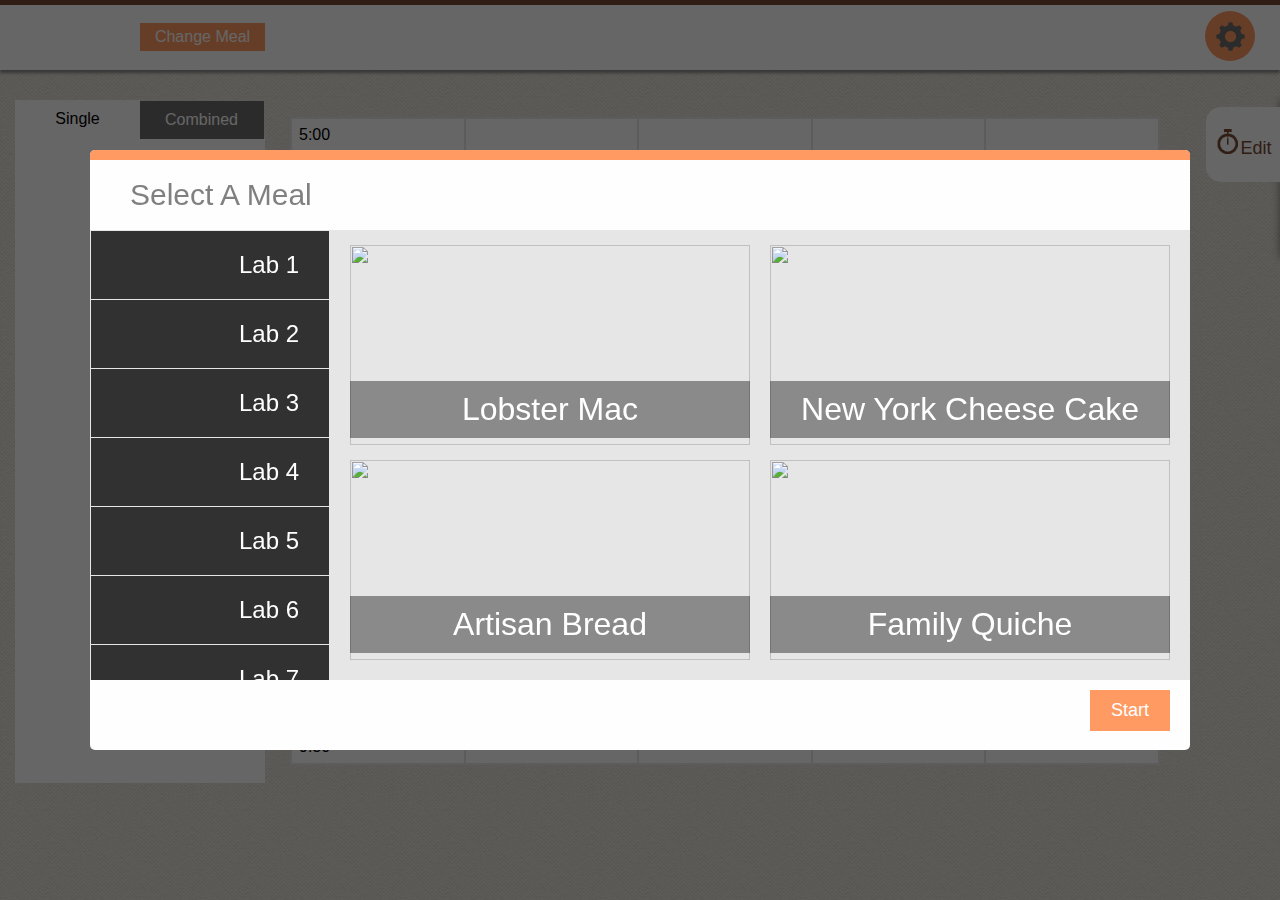
==== commit f0aee233: "Merge pull request #70 from FiveGuys-CS256/Kyle" ====
--- a/index.html
+++ b/index.html
@@ -103,16 +103,17 @@
 </div>
 <div id='main'>
   <article>
-      <div id="timeline-container">
-
-      <table id="timeline">
-          <tr id="timeline-header">
-              <th style="background:none; border-style:none;"></th>
+      <table class="timeline">
+        <tr id="timeline-header">
+              <th><div id="spacer"></div></th>
               <th><div class="mini-picture" id="image-1"></div></th>
               <th><div class="mini-picture" id="image-2"></div></th>
               <th><div class="mini-picture" id="image-3"></div></th>
               <th><div class="mini-picture" id="image-4"></div></th>
           </tr>
+      </table>
+      <div id="timeline-container">
+      <table class="timeline">
           <tr id="timeline-500">
               <td>5:00</td>
               <td></td>
--- a/css/flex.css
+++ b/css/flex.css
@@ -64,6 +64,58 @@
 
 .tab-content ul {
   margin: 0px;
+}
+
+.mini-picture h2{
+    font-size:16px;
+    position:absolute;
+    color: white;
+    bottom:-10px;
+    background: rgb(0, 0, 0); /* fallback color */
+    background: rgba(0, 0, 0, 0.4);
+    padding-top: 10px;
+    padding-bottom: 10px;
+    text-align:center;
+    width:100%
+}
+
+.mini-picture{
+    position:relative;
+}
+
+.timeline img{
+    width:100%;
+    height:100%;
+    padding:0px;
+    position:relative;
+}
+
+.timeline img{
+    width:100%;
+    height:100%;
+    padding:0px;
+    position:relative;
+}
+
+.timeline{
+    width:100%;
+    border-collapse: collapse;
+    padding: 3px 7px 2px 7px;
+}
+.timeline td {
+    font-size: 1em;
+    border: 2px solid #e6e6e6;
+    padding: 7px;
+    color:black;
+    background:white;
+    table-layout: fixed;
+    width: 100px;
+    vertical-align: top;
+}
+
+.timeline th {
+    border-style:none;
+    color: #ffffff;
 }
 
 /* ------------ ID ------------ */
@@ -125,6 +177,11 @@
 
 #ingredient-single-view {
   overflow: scroll;
+}
+
+#spacer {
+  width: 197px;
+  height: 10px;
 }
 
 /* ---- STUDENT MODAL ---- */
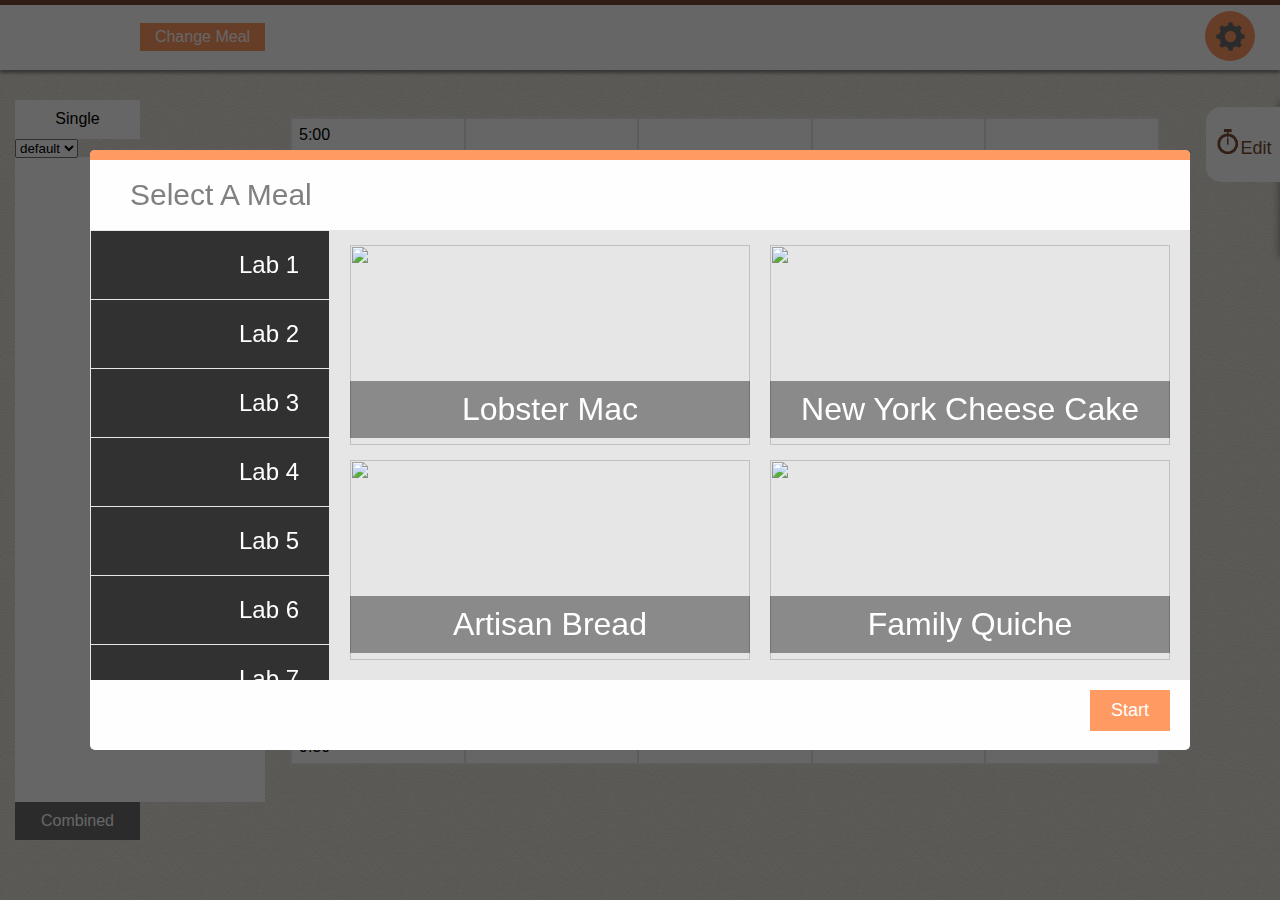
==== commit 6e34bf67: "Updated the image for buffalo wings. More progress on drop down list" ====
--- a/index.html
+++ b/index.html
@@ -33,7 +33,8 @@
       <input type="text" value="sfl110B" id="class-id">
     </div>
     <div class="modal-footer">
-      <a href="#close"  class="btn">Done</a>
+      <div id="logout"><a href="login.html" id="logoutButton" class="btn">Logout</a></div>
+      <div><a href="#close" class="btn">Done</a></div>
     </div>
     </div>
   </div>
@@ -42,30 +43,30 @@
 
 <!-- Single Recipe Modal -->
 <div class="modal" id="single-recipe" aria-hidden="true">
-    <div class="modal-dialog" style="width:1300px; height:650px;">
+    <div class="modal-dialog" style="width:1100px; height:650px;">
         <div class="modal-header">
             <!-- Insert name of recipe -->
             <div class="title modal-title" id="single-recipe-name"></div>
-        </div>
-        <div class="modal-body">
-            <div class="modal-recipe-container">
-                <div class="modal-ingredients">
-                    <img id="single-recipe-image">
-                    <h2>Ingredients</h2>
-                    <div id="single-recipe-ingredients">
-                        <!-- Insert Ingredients -->
-                    </div>
+            <a href="#close" class="btn">Back</a>
+        </div>
+        <div id="modal-scroller">
+          <div class="modal-body">
+          <div class="modal-recipe-container">
+            <div class="modal-ingredients">
+                <img id="single-recipe-image">
+                <h2>Ingredients</h2>
+                <div id="single-recipe-ingredients">
+                    <!-- Insert Ingredients -->
                 </div>
-                <div class="modal-directions">
-                    <h2>Instructions</h2>
-                    <ol id="single-recipe-directions">
-                        <!-- Insert Directions -->
-                    </ol>
-                </div>
-            </div>
-        </div>
-        <div class="modal-footer">
-            <a href="#close" class="btn">Back</a>
+            </div>
+            <div class="modal-directions">
+                <h2>Instructions</h2>
+                <ol id="single-recipe-directions">
+                    <!-- Insert Directions -->
+                </ol>
+            </div>
+          </div>
+          </div>
         </div>
     </div>
 </div>
@@ -105,7 +106,7 @@
   <article>
       <table class="timeline">
         <tr id="timeline-header">
-              <th><div id="spacer"></div></th>
+              <th id="spacer"><div></div></th>
               <th><div class="mini-picture" id="image-1"></div></th>
               <th><div class="mini-picture" id="image-2"></div></th>
               <th><div class="mini-picture" id="image-3"></div></th>
@@ -254,9 +255,15 @@
     <div class="tabs">
       <div class="tab">
         <input class="tab-radio" type="radio" id="tab-1" name="tab-group-1" checked>
-        <label class="tab-label" for="tab-1">Single</label>
+        <label class="tab-label" for="tab-1" id="singleIngredientView">Single</label>
         
         <div class="tab-panel">
+            <div class="tab-content-drop-down" id="drop-down">
+                <select id='drop-down-list'>
+                    <option>default</option>
+                    <!-- HTML WILL BE ADDED DYNAMICALLY -->
+                </select>
+            </div>
           <div class="tab-content" id="ingredient-single-view">
            <!-- HTML WILL BE ADDED DYNAMICALLY -->
           </div>
@@ -267,14 +274,22 @@
         <label class="tab-label" for="tab-2">Combined</label>
         
         <div class="tab-panel">
-          <div class="tab-content" id="ingredient-combined-view">
-            <!-- HTML WILL BE ADDED DYNAMICALLY --> 
-          </div>
+            <div class="tab-content" id="ingredient-combined-view">
+                <!-- HTML WILL BE ADDED DYNAMICALLY -->
+            </div>
         </div>
       </div>
     </div>
   </nav>
   <aside></aside>
+</div>
+
+<div id="dialogoverlay"></div>
+<div id="dialogbox">
+    <div>
+        <div id="dialogboxhead"></div>
+        <div id="dialogboxfoot"></div>
+    </div>
 </div>
 <div id="timerConfig" class="timerConfigAnimateOut" data-state="closed">
     <div id="timerConfigHeader">
--- a/css/timers.css
+++ b/css/timers.css
@@ -144,6 +144,9 @@
     transition: 1s ease;
 }
 #timerConfig[data-state="closed"] .timer[data-state="un-selected"] .timerTitle{
+    -webkit-user-modify: read-only;
+    -moz-user-modify: read-only;
+    user-modify: read-only;
     padding-top:10px;
     font-size:18px;
     margin:10px;
@@ -151,9 +154,13 @@
     text-overflow: ellipsis;
     width: 110px;
     display: block;
-    overflow: hidden
+    overflow: hidden;
+    text-align: left;
 }
 #timerConfig[data-state="closed"] .timer[data-state="selected"] .timerTitle{
+    -webkit-user-modify: read-write;
+    -moz-user-modify: read-write;
+    user-modify: read-write;
     padding-top:10px;
     font-size:18px;
     margin:10px;
@@ -349,6 +356,34 @@
 	font-weight: bolder;
 	padding: 8px 0 8px 0;
 	border-radius: 3px;
+    color: #784a32;
+    background-color: #ff9a62;
 	cursor: pointer;
 	margin-top:25px;
-}+}
+
+
+#dialogoverlay{
+    display: none;
+    opacity: .8;
+    position: fixed;
+    top: 0px;
+    left: 0px;
+    background: #FFF;
+    width: 100%;
+    z-index: 10;
+}
+#dialogbox{
+    border-top: #FF9A62 solid 10px;
+    display: none;
+    position: fixed;
+    background: #FFF;
+    border-radius:7px;
+    box-shadow: 0 0 8px gray;
+    width:550px;
+    z-index: 10;
+}
+#dialogbox > div{ background:#FFF; margin:8px; }
+#dialogbox > div > #dialogboxhead{ background: #FFF; text-align: center; font-size:40px; padding:10px; color:#784a32; }
+#dialogbox > div > #dialogboxbody{ background: #FFF; padding:20px; color:#784a32; }
+#dialogbox > div > #dialogboxfoot{ background: #FFF; padding:10px; text-align:right; }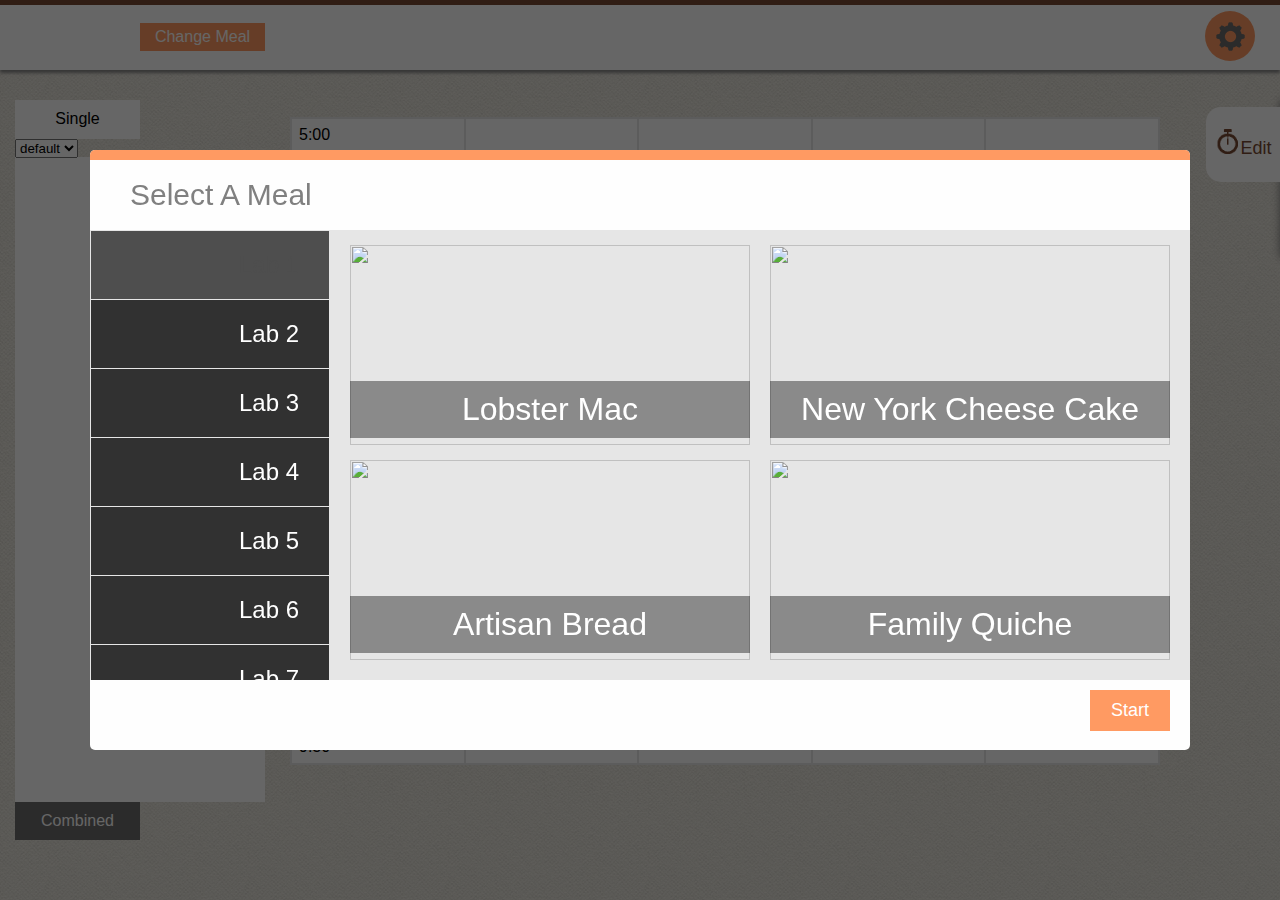
==== commit 19ae3b56: "Merge branch 'gh-pages' of https://github.com/FiveGuys-CS256/html-prototype into gh-pages" ====
--- a/index.html
+++ b/index.html
@@ -43,7 +43,7 @@
 
 <!-- Single Recipe Modal -->
 <div class="modal" id="single-recipe" aria-hidden="true">
-    <div class="modal-dialog" style="width:1100px; height:650px;">
+    <div class="modal-dialog" style="width:60%; height:63%;">
         <div class="modal-header">
             <!-- Insert name of recipe -->
             <div class="title modal-title" id="single-recipe-name"></div>
--- a/css/select_a_meal.css
+++ b/css/select_a_meal.css
@@ -3,6 +3,7 @@
     background-color: #e6e6e6;
     padding: 0px;
     height: 450px;
+    width: 100%;
 }
 
 .side-bar {
@@ -38,10 +39,14 @@
     color:inherit;
 }
 
-.side-bar-active {
-    background: sandybrown;
+.lab-selected {
+    background:#e6e6e6 !important;
+    color:#4e4e4e;
+
 }
-
+.lab-selected{
+    background:#4e4e4e !important;
+}
 .picture:nth-child(odd) {
     margin-left: 10px;
     margin-top: 15px;
--- a/css/timers.css
+++ b/css/timers.css
@@ -8,7 +8,11 @@
     -webkit-animation-name: completed;
     -webkit-animation-duration: 1000ms;
     -webkit-animation-iteration-count: 5;
-    -webkit-animation-timing-function: ease-in-out
+    -webkit-animation-timing-function: ease-in-out;
+    -moz-animation-name: completed;
+    -moz-animation-duration: 1000ms;
+    -moz-animation-iteration-count: 5;
+    -moz-animation-timing-function: ease-in-out
 }
 
 /*Timer Config*/
@@ -26,6 +30,8 @@
 .timerConfigAnimateIn {
     transition: 1s ease;
     transform: translateX(-501px);
+    -moz-transition: 1s ease;
+    -moz-transform: translateX(-501px);
 }
 .timerConfigAnimateOut {
     transition: 1s ease;
@@ -42,6 +48,7 @@
     position: absolute;
     width: 75px;
     transition: 1s ease;
+    -moz-transition: 1s ease;
     height: 75px;
 }
 #timerConfig[data-state="closed"] #timerConfigButton {
@@ -55,6 +62,7 @@
     position: absolute;
     width: 75px;
     transition: 1s ease;
+    -moz-transition: 1s ease;
     height: 75px;
 }
 #stopwatch_brown{
@@ -66,7 +74,8 @@
     top: 50%;
     left: 50%;
     margin-right: -50%;
-    transform: translate(-50%, -50%)
+    transform: translate(-50%, -50%);
+    -moz-transform: translate(-50%, -50%);
 }
 /*Timer Config Header*/
 #timerConfigHeader {
@@ -113,6 +122,7 @@
     font-size: 30px;
     position: relative;
     transition: 1s ease;
+    -moz-transition: 1s ease;
     cursor: pointer;
     text-align: right;
 }
@@ -129,6 +139,7 @@
     border: 1px black;
     background-color: white;
     transition: 1s ease;
+    -moz-transition: 1s ease;
 
 }
 #timerConfig[data-state="closed"] .timer {
@@ -142,6 +153,7 @@
     right:0px;
     width: 125px;
     transition: 1s ease;
+    -moz-transition: 1s ease;
 }
 #timerConfig[data-state="closed"] .timer[data-state="un-selected"] .timerTitle{
     -webkit-user-modify: read-only;
@@ -190,6 +202,36 @@
          color:white;
      }
  }
+@keyframes completed {
+    0% {
+        background-color: red;
+        color:white;
+        opacity:1;
+    }
+    50% {
+        background-color: white;
+        color:red;
+    }
+    100% {
+        background-color: red;
+        color:white;
+    }
+}
+@-moz-keyframes completed {
+    0% {
+        background-color: red;
+        color:white;
+        opacity:1;
+    }
+    50% {
+        background-color: white;
+        color:red;
+    }
+    100% {
+        background-color: red;
+        color:white;
+    }
+}
 
 .timerCountdown{
     font-size:15px;
@@ -256,6 +298,9 @@
     font-size:20px;
     margin-left:30px;
     margin-right:10px;
+    -webkit-user-modify: read-write;
+    -moz-user-modify: read-write;
+    user-modify: read-write;
 }
 #timerConfig[data-state="open"] .timerTime{
     display: inline;
@@ -386,4 +431,4 @@
 #dialogbox > div{ background:#FFF; margin:8px; }
 #dialogbox > div > #dialogboxhead{ background: #FFF; text-align: center; font-size:40px; padding:10px; color:#784a32; }
 #dialogbox > div > #dialogboxbody{ background: #FFF; padding:20px; color:#784a32; }
-#dialogbox > div > #dialogboxfoot{ background: #FFF; padding:10px; text-align:right; }+#dialogbox > div > #dialogboxfoot{ background: #FFF; padding:10px; text-align:right; }
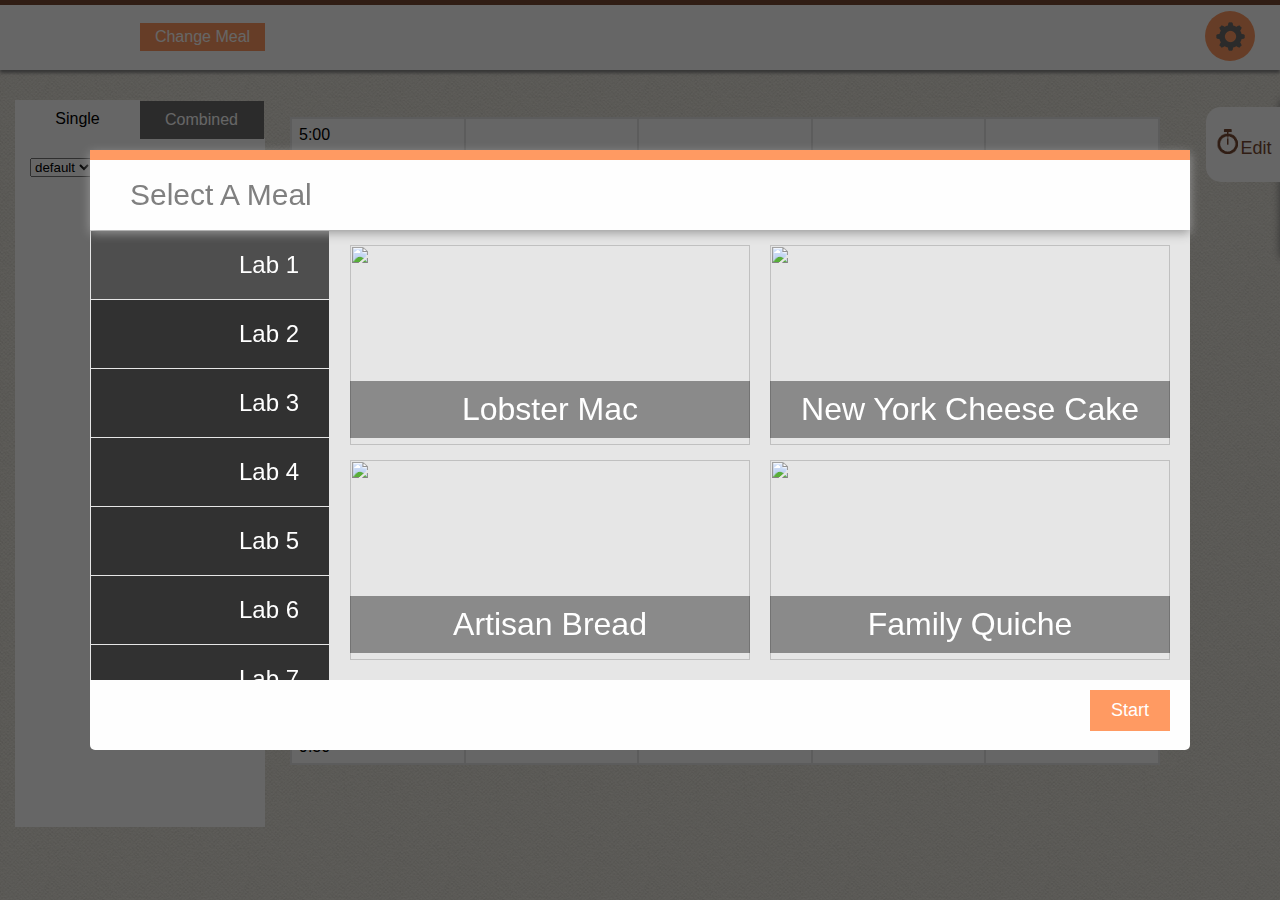
==== commit 993c4862: "Revert "update gh-pages"" ====
--- a/index.html
+++ b/index.html
@@ -263,6 +263,9 @@
                     <option>default</option>
                     <!-- HTML WILL BE ADDED DYNAMICALLY -->
                 </select>
+                <script>
+
+                </script>
             </div>
           <div class="tab-content" id="ingredient-single-view">
            <!-- HTML WILL BE ADDED DYNAMICALLY -->
--- a/css/modal.css
+++ b/css/modal.css
@@ -16,6 +16,11 @@
 p {
   margin-bottom: 20px;
 }
+
+#logoutButton {
+  background-color: #6E6E6E;
+}
+
 .btn {
   background-color: #FF9A62; /*peach button*/
   max-height: 40px;
@@ -79,7 +84,6 @@
   z-index: 11;
   transform: translate(0, -500%);
   transition: transform 0.75s ease-in;
-  overflow: auto;
   margin: auto;
   position: absolute;
   top: 0; left: 0; bottom: 0; right: 0;
@@ -88,6 +92,7 @@
 .modal-body {
   padding: 20px;
 }
+
 .modal-header,
 .modal-footer {
   padding: 10px 20px;
@@ -105,25 +110,44 @@
     font-size: 30px;
     padding-top: 10px;
     padding-left: 40px;
+    position: relative;
 }
 .modal-header h2 {
     font-size: 20px;
 }
+
+.modal-header a {
+  float: right;
+  margin-top: 6px;
+  margin-right: 15px;
+}
+
+.modal-header div {
+  display: inline-block;
+}
+
 .modal-footer {
   text-align: right;
+}
+
+.modal-footer div {
+  display: inline-block;
 }
 
 .modal-recipe-container {
     text-align: left;
     width: 100%;
+    height: auto;
 }
+
 .modal-ingredients {
     float: left;
-    width: 30%;
+    width: 300px;
     padding: 0px;
     border-width: 1px;
     border-color: #E6E6E6;
-    margin: 10px;
+    margin: 0px 10px;
+    height: auto;
 }
 
 .modal-ingredients ul {
@@ -136,8 +160,8 @@
 }
 
 .modal-ingredients img {
-    height: 240px;
-    width: 380px;
+    height: auto;
+    width: 300px;
 }
 
 #single-recipe-directions li {
@@ -148,11 +172,19 @@
     float: left;
     width: 55%;
     padding: 0px;
-    margin: 20px;
+    margin: 0px 20px 20px 20px;
 }
 
+.modal-directions h2 {
+  margin-top: 0px;
+}
 .modal-directions ol {
     padding-left: 21px;
+}
+
+#modal-scroller {
+  overflow: auto;
+  height: 536px;
 }
 
 /*ADDED TO STOP SCROLLING TO TOP*/
--- a/css/tabs.css
+++ b/css/tabs.css
@@ -3,6 +3,8 @@
   margin: 0px 20px 0px 15px;
   width: 250px;
   height: 100%;
+  position: relative;
+
 }
 
 .tabs:after {
@@ -63,6 +65,20 @@
   height: 645px;
 }
 
+.tabs .tab-content-drop-down
+{
+    -webkit-box-sizing: border-box;
+    -moz-box-sizing: border-box;
+    box-sizing: border-box;
+    display: block;
+    background: white;
+    padding: 20px 15px 0px 15px;
+    float: left;
+    margin-top: -1px;
+    width: 100%;
+    height: 45px;
+}
+
 .tab-content ul {
   padding: 0px;
 }
--- a/css/select_a_meal.css
+++ b/css/select_a_meal.css
@@ -40,12 +40,8 @@
 }
 
 .lab-selected {
-    background:#e6e6e6 !important;
-    color:#4e4e4e;
-
-}
-.lab-selected{
     background:#4e4e4e !important;
+    color: white;
 }
 .picture:nth-child(odd) {
     margin-left: 10px;
